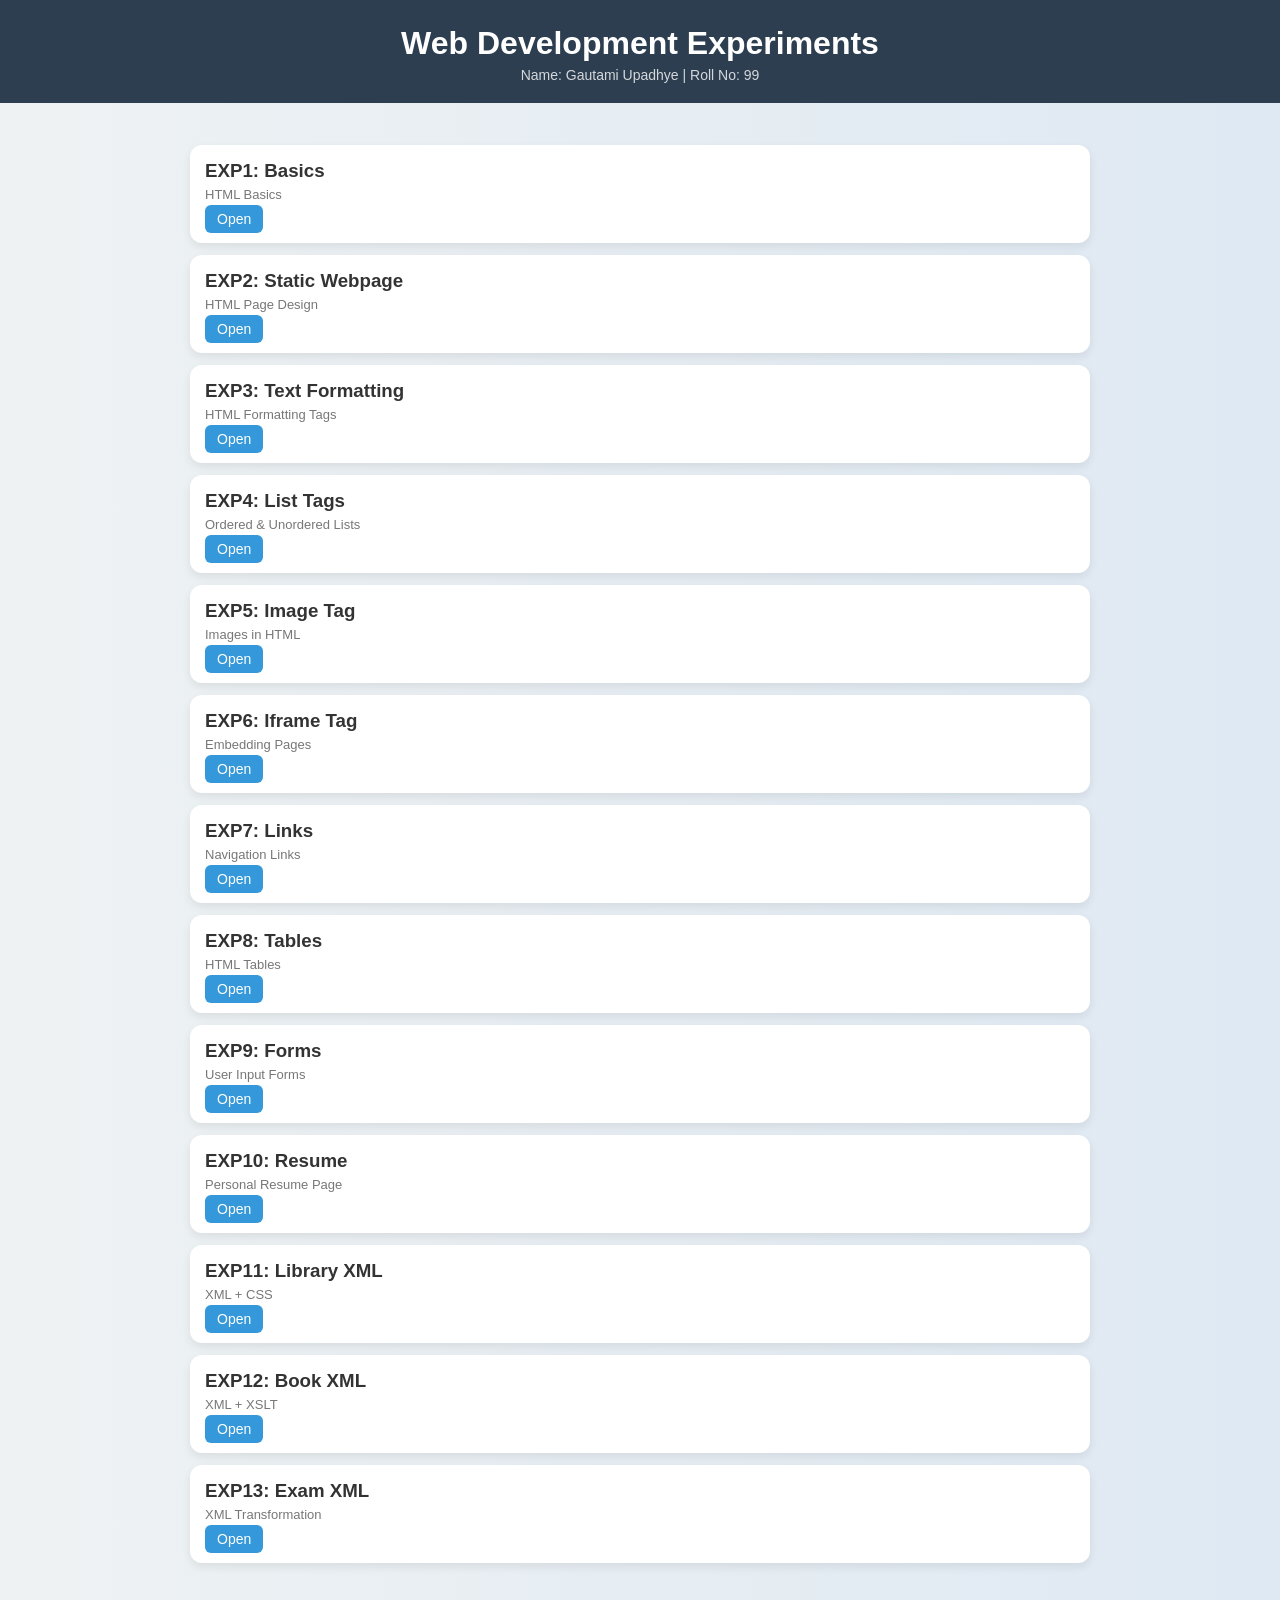
==== WD-Experiments/index.html @ 1990e6bf "Initial commit" ====
<!DOCTYPE html>
<html lang="en">
<head>
    <meta charset="UTF-8">
    <title>Gautami Upadhye - Web Development Experiments</title>
    <style>
        body {
            font-family: 'Segoe UI', Tahoma, Geneva, Verdana, sans-serif;
            background: linear-gradient(to right, #eef2f3, #dfe9f3);
            margin: 0;
        }

        header {
            background: #2c3e50;
            color: white;
            padding: 20px;
            text-align: center;
        }

        header h1 {
            margin: 5px;
        }

        header p {
            margin: 0;
            font-size: 14px;
            opacity: 0.8;
        }

        .container {
            max-width: 900px;
            margin: 20px auto;
            padding: 10px;
        }

        .card {
            background: white;
            padding: 15px;
            margin: 12px 0;
            border-radius: 12px;
            box-shadow: 0 4px 10px rgba(0,0,0,0.08);
            transition: 0.3s;
        }

        .card:hover {
            transform: translateY(-5px);
        }

        h3 {
            margin: 0 0 5px;
            color: #333;
        }

        .type {
            font-size: 13px;
            color: #777;
            margin-bottom: 8px;
        }

        a {
            text-decoration: none;
            color: white;
            background: #3498db;
            padding: 6px 12px;
            border-radius: 6px;
            font-size: 14px;
        }

        a:hover {
            background: #217dbb;
        }
    </style>
</head>
<body>

<header>
    <h1>Web Development Experiments</h1>
    <p>Name: Gautami Upadhye | Roll No: 99</p>
</header>

<div class="container">

    <div class="card">
        <h3>EXP1: Basics</h3>
        <div class="type">HTML Basics</div>
        <a href="Experiment No.1/index.html">Open</a>
    </div>

    <div class="card">
        <h3>EXP2: Static Webpage</h3>
        <div class="type">HTML Page Design</div>
        <a href="Experiment No2./index.html">Open</a>
    </div>

    <div class="card">
        <h3>EXP3: Text Formatting</h3>
        <div class="type">HTML Formatting Tags</div>
        <a href="Experiment No.3/index.html">Open</a>
    </div>

    <div class="card">
        <h3>EXP4: List Tags</h3>
        <div class="type">Ordered & Unordered Lists</div>
        <a href="Experiment No.4/index.html">Open</a>
    </div>

    <div class="card">
        <h3>EXP5: Image Tag</h3>
        <div class="type">Images in HTML</div>
        <a href="Experiment No.5/index.html">Open</a>
    </div>

    <div class="card">
        <h3>EXP6: Iframe Tag</h3>
        <div class="type">Embedding Pages</div>
        <a href="Experiment No.6/index.html">Open</a>
    </div>

    <div class="card">
        <h3>EXP7: Links</h3>
        <div class="type">Navigation Links</div>
        <a href="Experiment No.7/index.html">Open</a>
    </div>

    <div class="card">
        <h3>EXP8: Tables</h3>
        <div class="type">HTML Tables</div>
        <a href="Experiment No.8/index.html">Open</a>
    </div>

    <div class="card">
        <h3>EXP9: Forms</h3>
        <div class="type">User Input Forms</div>
        <a href="Experiment No.9/index.html">Open</a>
    </div>

    <div class="card">
        <h3>EXP10: Resume</h3>
        <div class="type">Personal Resume Page</div>
        <a href="Experiment No.10/index.html">Open</a>
    </div>

    <div class="card">
        <h3>EXP11: Library XML</h3>
        <div class="type">XML + CSS</div>
        <a href="Experiment No.11/library.xml">Open</a>
    </div>

    <div class="card">
        <h3>EXP12: Book XML</h3>
        <div class="type">XML + XSLT</div>
        <a href="Experiment No.12/booklib.xml">Open</a>
    </div>

    <div class="card">
        <h3>EXP13: Exam XML</h3>
        <div class="type">XML Transformation</div>
        <a href="Experiment No.13/exam.xml">Open</a>
    </div>

</div>

</body>
</html>
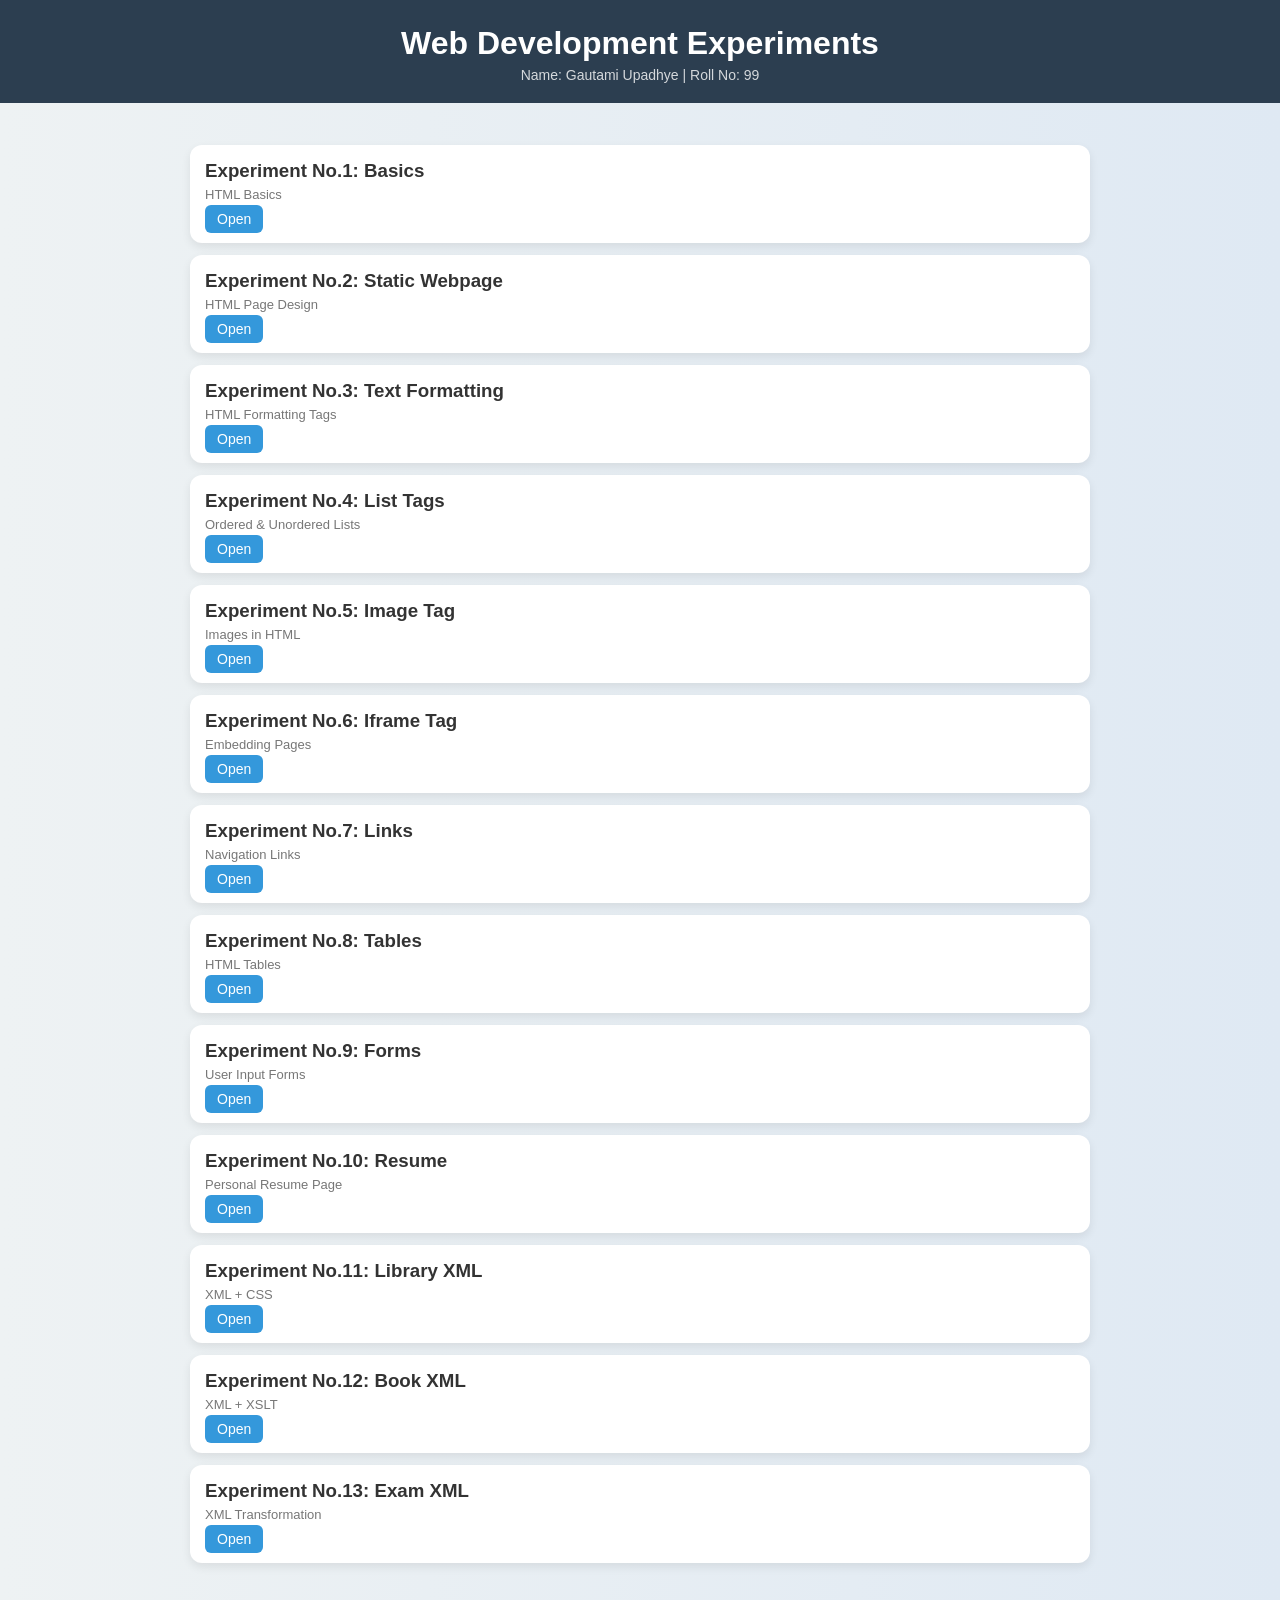
==== commit 690b6b8d: "Updated index.html" ====
--- a/WD-Experiments/index.html
+++ b/WD-Experiments/index.html
@@ -81,84 +81,84 @@
 <div class="container">
 
     <div class="card">
-        <h3>EXP1: Basics</h3>
+        <h3>Experiment No.1: Basics</h3>
         <div class="type">HTML Basics</div>
-        <a href="Experiment No.1/index.html">Open</a>
+        <a href="WD-Experiments/Experiment No.1">Open</a>
     </div>
 
     <div class="card">
-        <h3>EXP2: Static Webpage</h3>
+        <h3>Experiment No.2: Static Webpage</h3>
         <div class="type">HTML Page Design</div>
-        <a href="Experiment No2./index.html">Open</a>
+        <a href="WD-Experiments/Experiment No.2">Open</a>
     </div>
 
     <div class="card">
-        <h3>EXP3: Text Formatting</h3>
+        <h3>Experiment No.3: Text Formatting</h3>
         <div class="type">HTML Formatting Tags</div>
-        <a href="Experiment No.3/index.html">Open</a>
+        <a href="WD-Experiments/Experiment No.3">Open</a>
     </div>
 
     <div class="card">
-        <h3>EXP4: List Tags</h3>
+        <h3>Experiment No.4: List Tags</h3>
         <div class="type">Ordered & Unordered Lists</div>
-        <a href="Experiment No.4/index.html">Open</a>
+        <a href="WD-Experiments/Experiment No.4">Open</a>
     </div>
 
     <div class="card">
-        <h3>EXP5: Image Tag</h3>
+        <h3>Experiment No.5: Image Tag</h3>
         <div class="type">Images in HTML</div>
-        <a href="Experiment No.5/index.html">Open</a>
+        <a href="WD-Experiments/Experiment No.5">Open</a>
     </div>
 
     <div class="card">
-        <h3>EXP6: Iframe Tag</h3>
+        <h3>Experiment No.6: Iframe Tag</h3>
         <div class="type">Embedding Pages</div>
-        <a href="Experiment No.6/index.html">Open</a>
+        <a href="WD-Experiments/Experiment No.6">Open</a>
     </div>
 
     <div class="card">
-        <h3>EXP7: Links</h3>
+        <h3>Experiment No.7: Links</h3>
         <div class="type">Navigation Links</div>
-        <a href="Experiment No.7/index.html">Open</a>
+        <a href="WD-Experiments/Experiment No.7">Open</a>
     </div>
 
     <div class="card">
-        <h3>EXP8: Tables</h3>
+        <h3>Experiment No.8: Tables</h3>
         <div class="type">HTML Tables</div>
-        <a href="Experiment No.8/index.html">Open</a>
+        <a href="WD-Experiments/Experiment No.8">Open</a>
     </div>
 
     <div class="card">
-        <h3>EXP9: Forms</h3>
+        <h3>Experiment No.9: Forms</h3>
         <div class="type">User Input Forms</div>
-        <a href="Experiment No.9/index.html">Open</a>
+        <a href="WD-Experiments/Experiment No.9">Open</a>
     </div>
 
     <div class="card">
-        <h3>EXP10: Resume</h3>
+        <h3>Experiment No.10: Resume</h3>
         <div class="type">Personal Resume Page</div>
-        <a href="Experiment No.10/index.html">Open</a>
+        <a href="WD-Experiments/Experiment No.10">Open</a>
     </div>
 
     <div class="card">
-        <h3>EXP11: Library XML</h3>
+        <h3>Experiment No.11: Library XML</h3>
         <div class="type">XML + CSS</div>
-        <a href="Experiment No.11/library.xml">Open</a>
+        <a href="WD-Experiments/Experiment No.11">Open</a>
     </div>
 
     <div class="card">
-        <h3>EXP12: Book XML</h3>
+        <h3>Experiment No.12: Book XML</h3>
         <div class="type">XML + XSLT</div>
-        <a href="Experiment No.12/booklib.xml">Open</a>
+        <a href="WD-Experiments/Experiment No.12">Open</a>
     </div>
 
     <div class="card">
-        <h3>EXP13: Exam XML</h3>
+        <h3>Experiment No.13: Exam XML</h3>
         <div class="type">XML Transformation</div>
-        <a href="Experiment No.13/exam.xml">Open</a>
+        <a href="WD-Experiments/Experiment No.13">Open</a>
     </div>
 
 </div>
 
 </body>
-</html>+</html>
